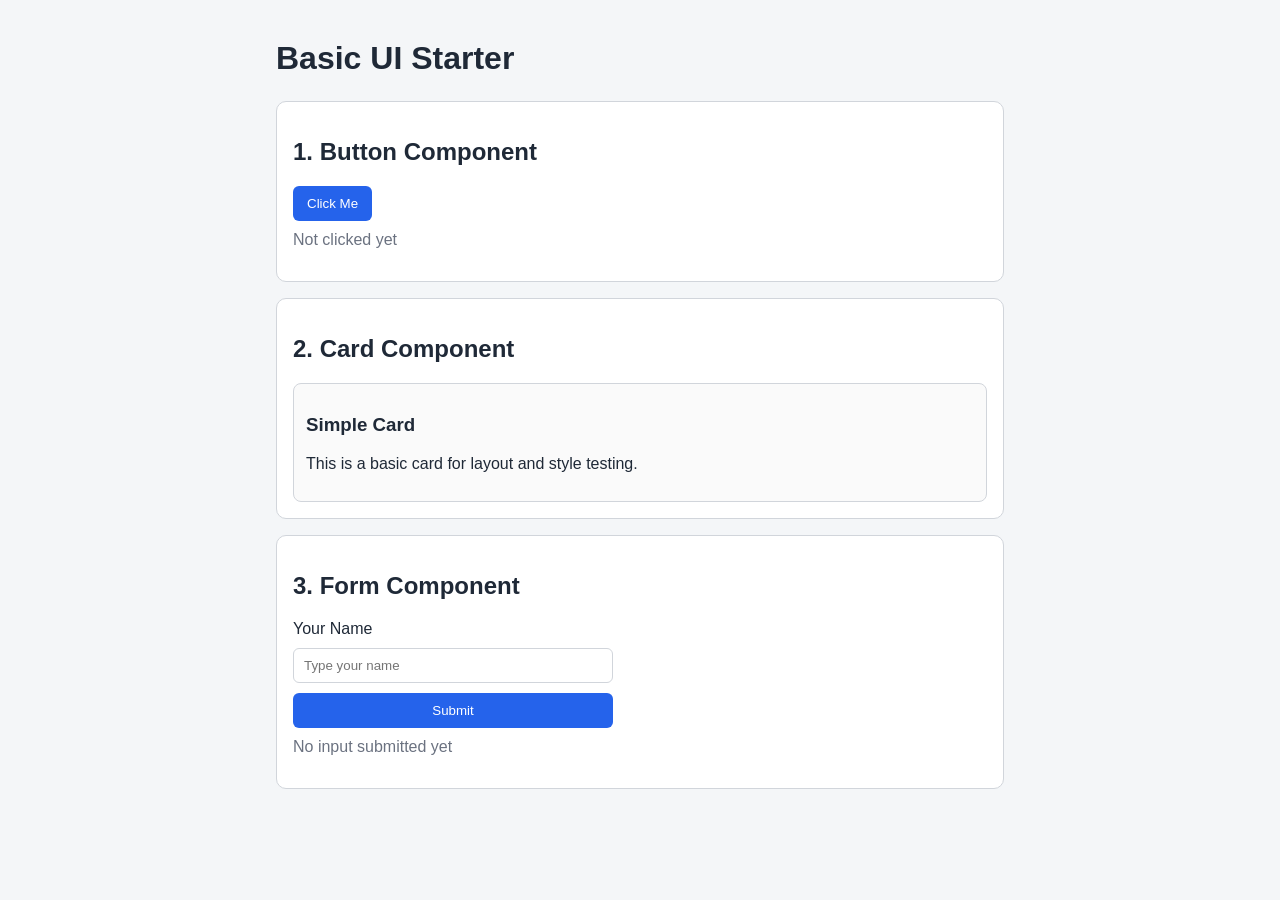
==== index.html @ 1bbd66ba "snippet" ====
<!DOCTYPE html>
<html lang="en">
<head>
  <meta charset="UTF-8" />
  <meta name="viewport" content="width=device-width, initial-scale=1.0" />
  <title>Basic 3-Component Starter</title>
  <link rel="stylesheet" href="styles.css" />
</head>
<body>
  <main class="container">
    <h1>Basic UI Starter</h1>

    <section class="component" data-component="button">
      <h2>1. Button Component</h2>
      <button id="actionButton" class="btn">Click Me</button>
      <p id="buttonStatus" class="status">Not clicked yet</p>
    </section>

    <section class="component" data-component="card">
      <h2>2. Card Component</h2>
      <article class="card">
        <h3>Simple Card</h3>
        <p>This is a basic card for layout and style testing.</p>
      </article>
    </section>

    <section class="component" data-component="form">
      <h2>3. Form Component</h2>
      <form id="nameForm">
        <label for="nameInput">Your Name</label>
        <input id="nameInput" type="text" placeholder="Type your name" />
        <button type="submit" class="btn">Submit</button>
      </form>
      <p id="formOutput" class="status">No input submitted yet</p>
    </section>
  </main>

  <script src="script.js"></script>
</body>
</html>
---- styles.css ----
:root {
  --bg: #f4f6f8;
  --surface: #ffffff;
  --text: #1f2937;
  --muted: #6b7280;
  --border: #d1d5db;
  --accent: #2563eb;
}

* {
  box-sizing: border-box;
}

body {
  margin: 0;
  font-family: "Segoe UI", Tahoma, Geneva, Verdana, sans-serif;
  background: var(--bg);
  color: var(--text);
}

.container {
  max-width: 760px;
  margin: 40px auto;
  padding: 0 16px;
}

h1 {
  margin-bottom: 24px;
}

.component {
  background: var(--surface);
  border: 1px solid var(--border);
  border-radius: 10px;
  padding: 16px;
  margin-bottom: 16px;
}

.card {
  border: 1px solid var(--border);
  border-radius: 8px;
  padding: 12px;
  background: #fafafa;
}

.btn {
  border: none;
  background: var(--accent);
  color: #fff;
  padding: 10px 14px;
  border-radius: 6px;
  cursor: pointer;
}

.btn:hover {
  filter: brightness(1.05);
}

form {
  display: grid;
  gap: 10px;
  max-width: 320px;
}

input {
  padding: 9px 10px;
  border: 1px solid var(--border);
  border-radius: 6px;
}

.status {
  color: var(--muted);
  margin-top: 10px;
}
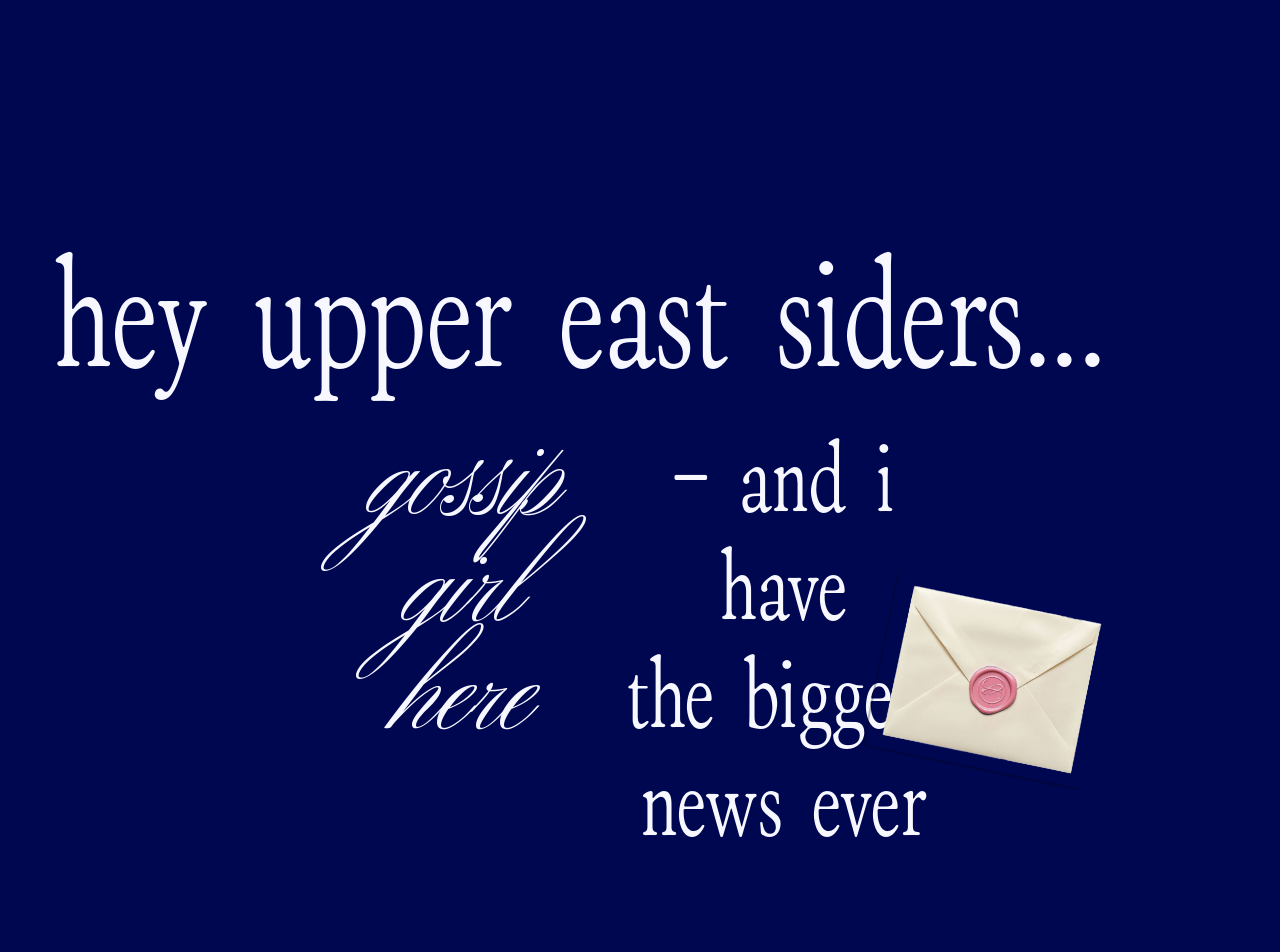
==== commit 9191ede7: "something" ====
--- a/index.html
+++ b/index.html
@@ -3,38 +3,124 @@
 <head>
   <meta charset="UTF-8" />
   <meta name="viewport" content="width=device-width, initial-scale=1.0" />
-  <title>Basic 3-Component Starter</title>
-  <link rel="stylesheet" href="styles.css" />
+  <title>Gossip Style Screen</title>
+  <style>
+    @font-face {
+      font-family: "ZTBrosOskon90s";
+      src: url("./fonts/ZTBrosOskon90s-Regular-CROKvpw6.otf") format("opentype");
+      font-weight: 400;
+      font-style: normal;
+    }
+
+    @font-face {
+      font-family: "BibliophileScript";
+      src: url("./fonts/BibliophileScript-Regular-D8DTnNEq.ttf") format("truetype");
+      font-weight: 400;
+      font-style: normal;
+    }
+
+    :root {
+      --bg: #000751;
+      --white: #f6f7ff;
+    }
+
+    * {
+      box-sizing: border-box;
+    }
+
+    body {
+      margin: 0;
+      min-height: 100vh;
+      display: grid;
+      place-items: center;
+      background: #0f0f0f;
+      font-family: "ZTBrosOskon90s", Georgia, serif;
+    }
+
+    .frame {
+      position: relative;
+      width: 1280px;
+      height: 952px;
+      overflow: hidden;
+    }
+
+    .copy {
+      position: absolute;
+      top: 0;
+      left: 0;
+      width: 1280px;
+      height: 952px;
+      background: var(--bg);
+      color: var(--white);
+      text-align: left;
+    }
+
+    .line-main {
+      position: absolute;
+      margin: 0;
+      width: 1800px;
+      height: 201px;
+      top: 208px;
+      left: 54px;
+      font-family: "ZTBrosOskon90s", Georgia, serif;
+      font-size: 150px;
+      line-height: 231px;
+      letter-spacing: 0.5px;
+      font-weight: 400;
+    }
+
+    .line-script {
+      font-family: "BibliophileScript", "Times New Roman", serif;
+      font-style: normal;
+      font-size: 200px;
+      line-height: 108px;
+      font-weight: 400;
+    }
+
+    .line-mixed {
+      position: absolute;
+      margin: 0;
+      top: 430px;
+      left: 50%;
+      transform: translateX(-50%);
+      display: inline-flex;
+      align-items: flex-start;
+      justify-content: center;
+      gap: 10px;
+      text-align: center;
+    }
+
+    .line-sub-inline {
+      font-family: "ZTBrosOskon90s", Georgia, serif;
+      font-style: normal;
+      font-size: 96px;
+      line-height: 108px;
+      letter-spacing: 0.4px;
+      font-weight: 400;
+    }
+
+    .letter-img {
+      position: absolute;
+      top: 588px;
+      left: 880px;
+      width: 225.15px;
+      height: 180.64px;
+      transform: rotate(11.57deg);
+      object-fit: cover;
+      object-position: center;
+      border-radius: 7px;
+      box-shadow: -2px 2px 0 rgba(0, 0, 0, 0.25);
+    }
+  </style>
 </head>
 <body>
-  <main class="container">
-    <h1>Basic UI Starter</h1>
+  <div class="frame">
+    <div class="copy">
+      <p class="line-main">hey upper east siders...</p>
+      <p class="line-mixed line-script">gossip girl here <span class="line-sub-inline">- and i have<br />the biggest news ever</span></p>
+    </div>
 
-    <section class="component" data-component="button">
-      <h2>1. Button Component</h2>
-      <button id="actionButton" class="btn">Click Me</button>
-      <p id="buttonStatus" class="status">Not clicked yet</p>
-    </section>
-
-    <section class="component" data-component="card">
-      <h2>2. Card Component</h2>
-      <article class="card">
-        <h3>Simple Card</h3>
-        <p>This is a basic card for layout and style testing.</p>
-      </article>
-    </section>
-
-    <section class="component" data-component="form">
-      <h2>3. Form Component</h2>
-      <form id="nameForm">
-        <label for="nameInput">Your Name</label>
-        <input id="nameInput" type="text" placeholder="Type your name" />
-        <button type="submit" class="btn">Submit</button>
-      </form>
-      <p id="formOutput" class="status">No input submitted yet</p>
-    </section>
-  </main>
-
-  <script src="script.js"></script>
+    <img class="letter-img" src="./-3S.png" alt="Letter" />
+  </div>
 </body>
 </html>
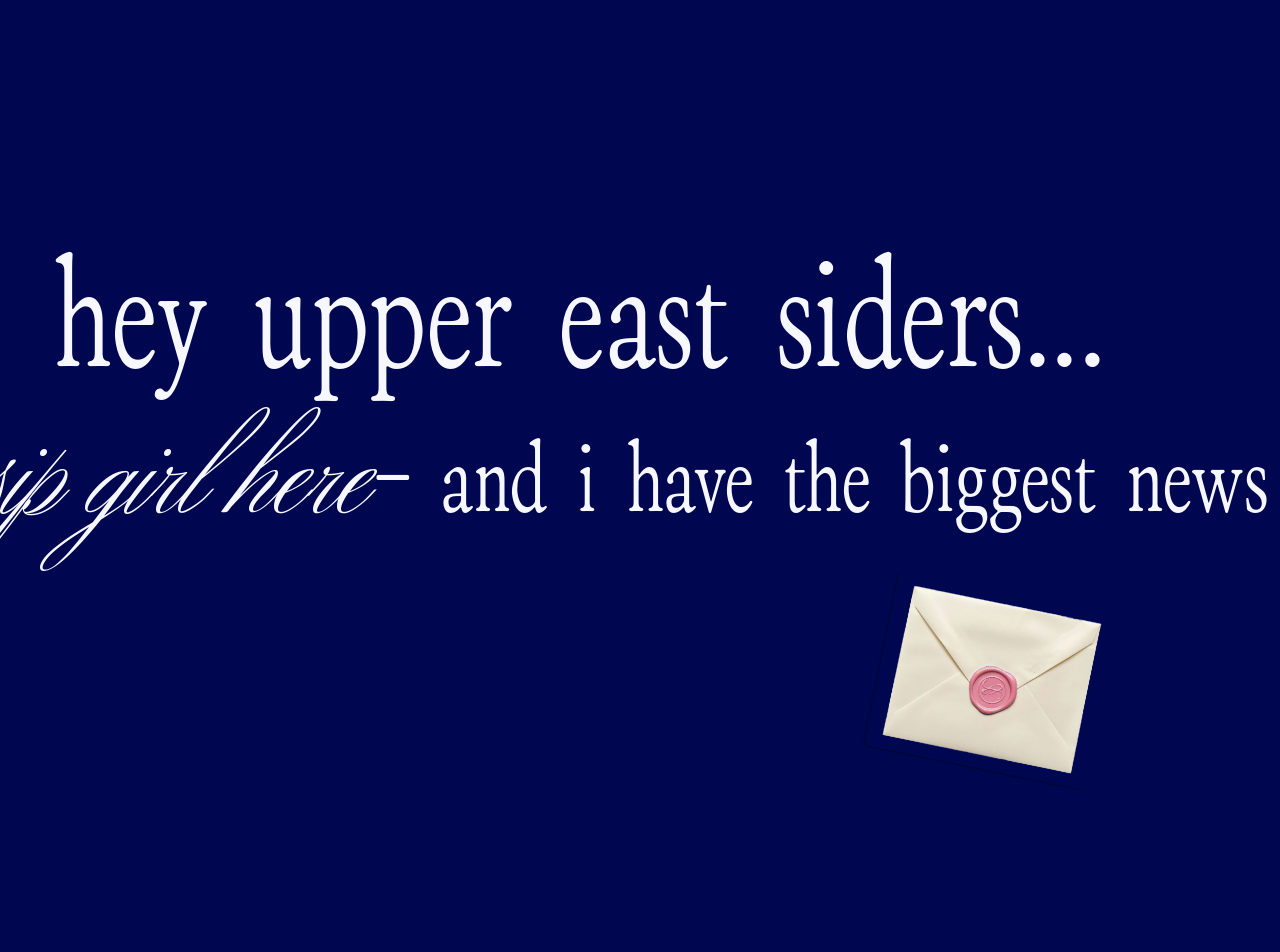
==== commit 1bc06429: "sds" ====
--- a/index.html
+++ b/index.html
@@ -87,6 +87,7 @@
       align-items: flex-start;
       justify-content: center;
       gap: 10px;
+      white-space: nowrap;
       text-align: center;
     }
 
@@ -117,7 +118,7 @@
   <div class="frame">
     <div class="copy">
       <p class="line-main">hey upper east siders...</p>
-      <p class="line-mixed line-script">gossip girl here <span class="line-sub-inline">- and i have<br />the biggest news ever</span></p>
+      <p class="line-mixed line-script">gossip girl here <span class="line-sub-inline">- and i have the biggest news ever</span></p>
     </div>
 
     <img class="letter-img" src="./-3S.png" alt="Letter" />
